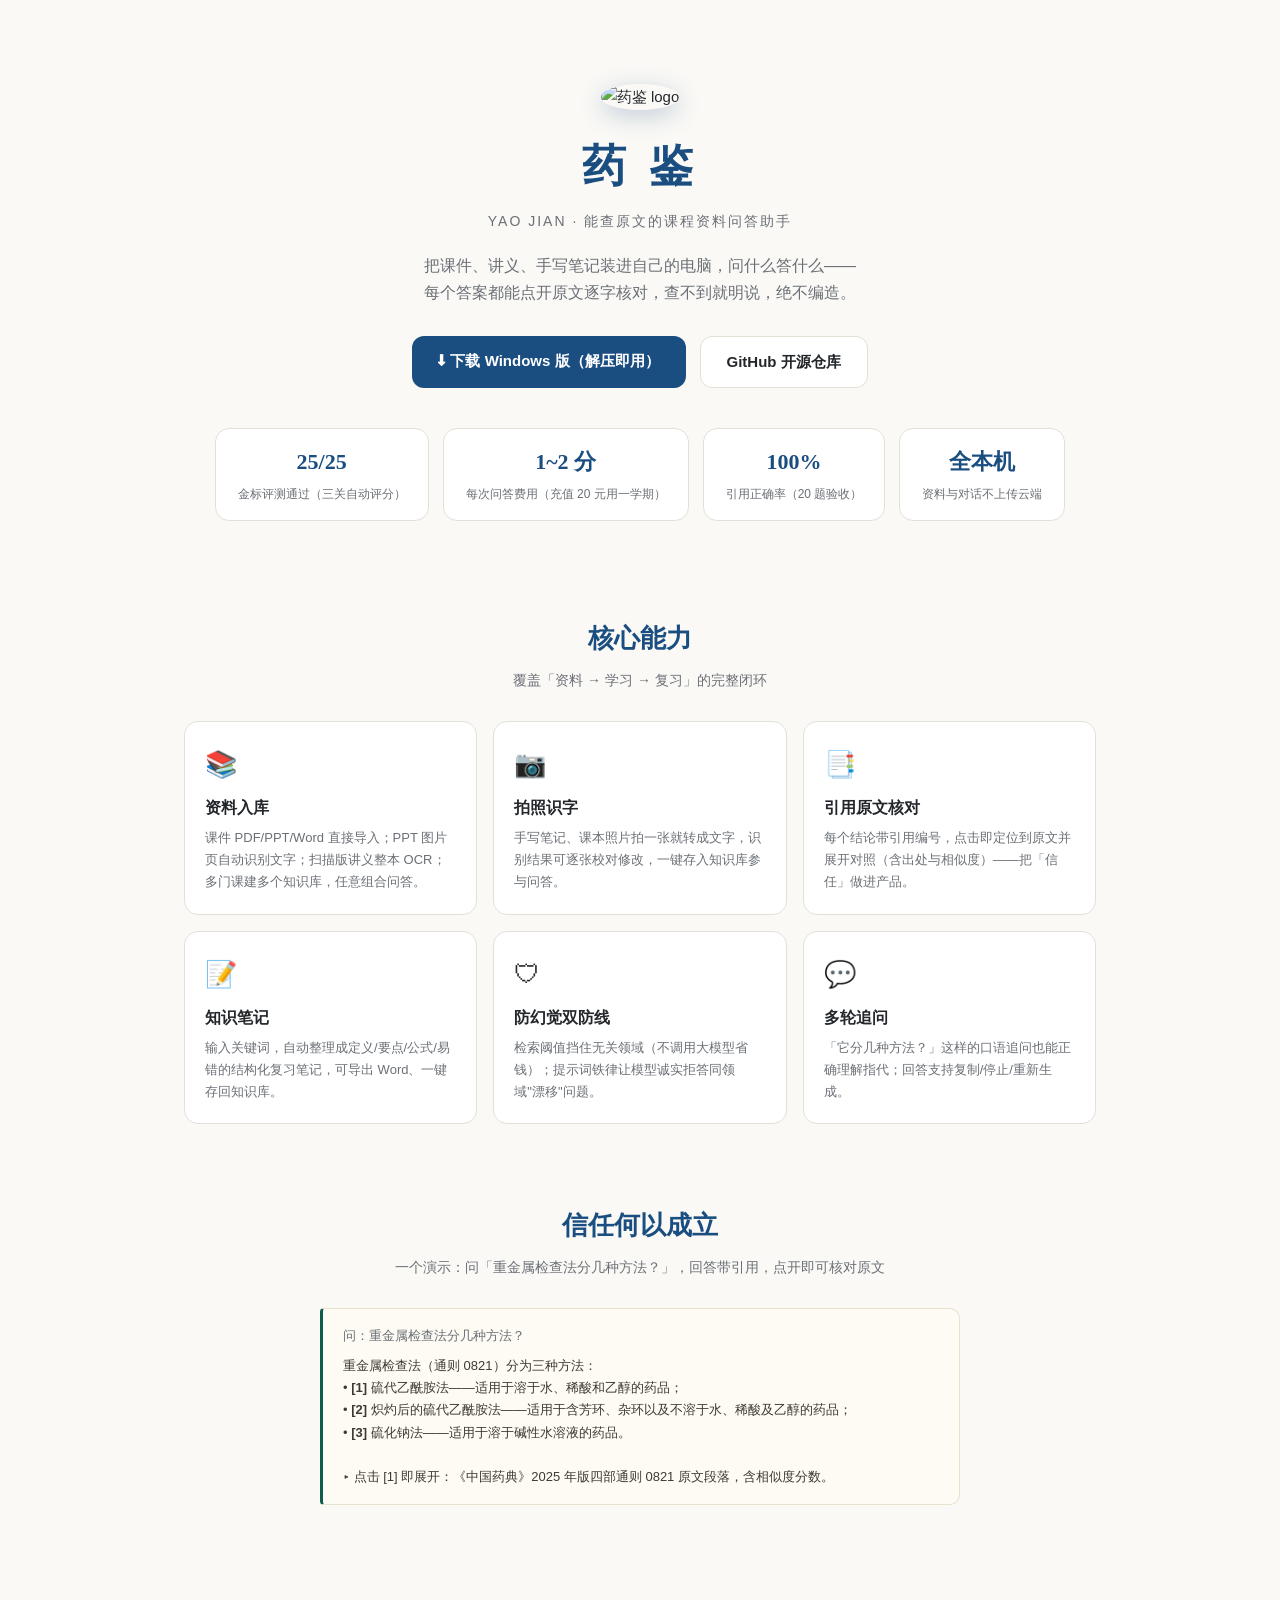
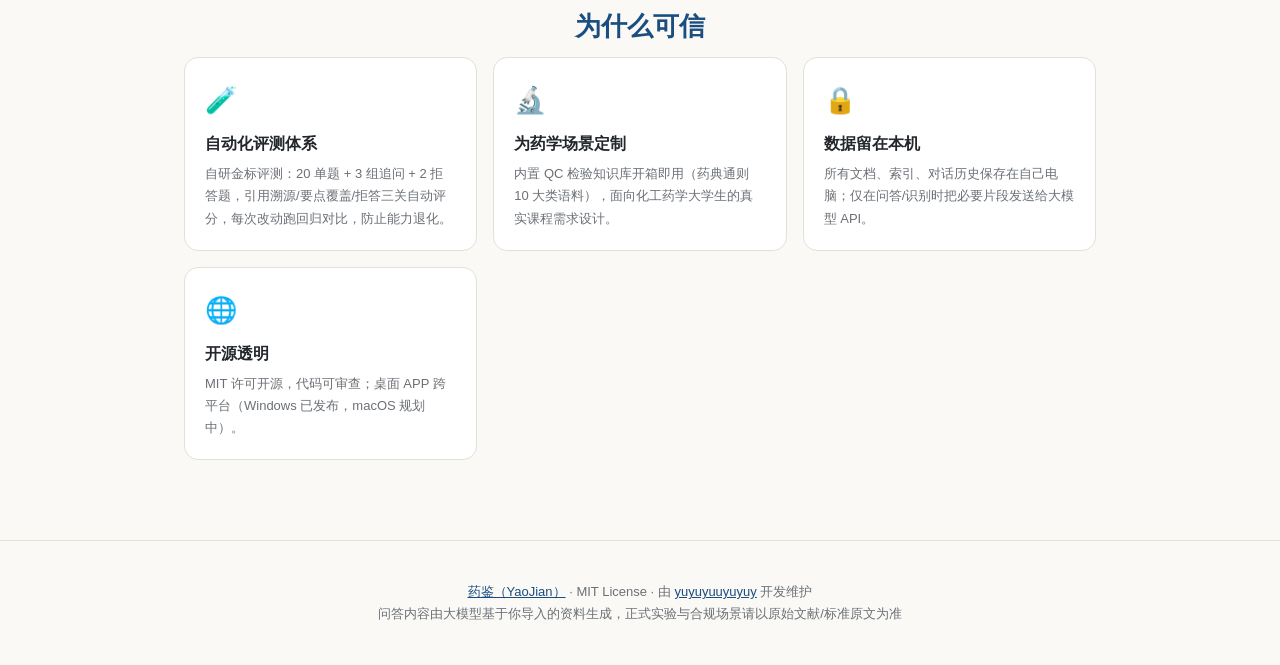
==== docs/index.html @ 7f19f720 "产品化：现代学术风 UI + 药鉴 logo 图标 + 意见反馈入口 + 落地页 + 一页纸与用户测试计划 Co-Authored-By: Claude Code <noreply@anthropic" ====
<!DOCTYPE html>
<html lang="zh-CN">
<head>
<meta charset="utf-8">
<meta name="viewport" content="width=device-width, initial-scale=1">
<title>药鉴（YaoJian）——能查原文的课程资料问答助手</title>
<link rel="icon" href="frontend/assets/favicon.png">
<style>
:root {
  --primary: #1a4d80; --accent: #0f5c4a; --bg: #faf9f6; --card: #fff;
  --border: #e3e0d8; --text: #23272b; --text-2: #6b7076;
  --serif: Georgia, "Songti SC", "STSong", "SimSun", serif;
}
* { box-sizing: border-box; margin: 0; padding: 0; }
body {
  font-family: "Segoe UI", "Microsoft YaHei", "PingFang SC", sans-serif;
  background: var(--bg); color: var(--text); line-height: 1.7; font-size: 15px;
}
.wrap { max-width: 960px; margin: 0 auto; padding: 0 24px; }
/* hero */
.hero { text-align: center; padding: 84px 24px 56px; }
.logo { width: 96px; height: 96px; border-radius: 50%; box-shadow: 0 6px 24px rgba(26,77,128,.25); }
h1 { font-family: var(--serif); font-size: 44px; letter-spacing: 6px; margin: 20px 0 6px; color: var(--primary); }
.hero .en { font-size: 14px; color: var(--text-2); letter-spacing: 2px; margin-bottom: 18px; }
.hero p { max-width: 640px; margin: 0 auto; color: var(--text-2); font-size: 16px; }
.cta { margin-top: 30px; display: flex; gap: 14px; justify-content: center; flex-wrap: wrap; }
.btn {
  display: inline-block; padding: 12px 26px; border-radius: 12px; text-decoration: none;
  font-size: 15px; font-weight: 600; transition: all .15s;
}
.btn-primary { background: var(--primary); color: #fff; }
.btn-primary:hover { background: #123c66; }
.btn-ghost { border: 1px solid var(--border); color: var(--text); background: var(--card); }
.btn-ghost:hover { border-color: var(--primary); color: var(--primary); }
/* 数据条 */
.stats { display: flex; gap: 14px; justify-content: center; flex-wrap: wrap; margin-top: 40px; }
.stat {
  background: var(--card); border: 1px solid var(--border); border-radius: 14px;
  padding: 14px 22px; text-align: center; min-width: 130px;
}
.stat b { display: block; font-size: 22px; color: var(--primary); font-family: var(--serif); }
.stat span { font-size: 12px; color: var(--text-2); }
/* 功能 */
.sec { padding: 40px 0; }
.sec h2 { font-family: var(--serif); text-align: center; font-size: 26px; color: var(--primary); margin-bottom: 8px; }
.sec .sub { text-align: center; color: var(--text-2); font-size: 14px; margin-bottom: 28px; }
.grid { display: grid; grid-template-columns: repeat(auto-fit, minmax(270px, 1fr)); gap: 16px; }
.card {
  background: var(--card); border: 1px solid var(--border); border-radius: 14px; padding: 20px;
}
.card h3 { font-size: 16px; margin-bottom: 6px; }
.card p { font-size: 13px; color: var(--text-2); }
.card .ic { font-size: 26px; display: block; margin-bottom: 8px; }
/* 引用示意 */
.quote {
  background: #fdfbf3; border: 1px solid #e8e1cc; border-left: 3px solid var(--accent);
  border-radius: 4px 10px 10px 4px; padding: 16px 20px; margin: 20px auto; max-width: 640px;
  font-size: 13px; color: #3d3a32;
}
.quote .q { color: var(--text-2); margin-bottom: 8px; }
/* footer */
footer { text-align: center; padding: 40px 24px; color: var(--text-2); font-size: 13px; border-top: 1px solid var(--border); margin-top: 40px; }
footer a { color: var(--primary); }
</style>
</head>
<body>

<div class="hero">
  <img class="logo" src="frontend/assets/logo.png" alt="药鉴 logo">
  <h1>药 鉴</h1>
  <div class="en">YAO JIAN · 能查原文的课程资料问答助手</div>
  <p>把课件、讲义、手写笔记装进自己的电脑，问什么答什么——<br>每个答案都能点开原文逐字核对，查不到就明说，绝不编造。</p>
  <div class="cta">
    <a class="btn btn-primary" href="https://github.com/yuyuyuuyuyuy/yaojian/releases/latest">⬇ 下载 Windows 版（解压即用）</a>
    <a class="btn btn-ghost" href="https://github.com/yuyuyuuyuyuy/yaojian">GitHub 开源仓库</a>
  </div>
  <div class="stats">
    <div class="stat"><b>25/25</b><span>金标评测通过（三关自动评分）</span></div>
    <div class="stat"><b>1~2 分</b><span>每次问答费用（充值 20 元用一学期）</span></div>
    <div class="stat"><b>100%</b><span>引用正确率（20 题验收）</span></div>
    <div class="stat"><b>全本机</b><span>资料与对话不上传云端</span></div>
  </div>
</div>

<div class="wrap">
  <div class="sec">
    <h2>核心能力</h2>
    <div class="sub">覆盖「资料 → 学习 → 复习」的完整闭环</div>
    <div class="grid">
      <div class="card"><span class="ic">📚</span><h3>资料入库</h3><p>课件 PDF/PPT/Word 直接导入；PPT 图片页自动识别文字；扫描版讲义整本 OCR；多门课建多个知识库，任意组合问答。</p></div>
      <div class="card"><span class="ic">📷</span><h3>拍照识字</h3><p>手写笔记、课本照片拍一张就转成文字，识别结果可逐张校对修改，一键存入知识库参与问答。</p></div>
      <div class="card"><span class="ic">📑</span><h3>引用原文核对</h3><p>每个结论带引用编号，点击即定位到原文并展开对照（含出处与相似度）——把「信任」做进产品。</p></div>
      <div class="card"><span class="ic">📝</span><h3>知识笔记</h3><p>输入关键词，自动整理成定义/要点/公式/易错的结构化复习笔记，可导出 Word、一键存回知识库。</p></div>
      <div class="card"><span class="ic">🛡</span><h3>防幻觉双防线</h3><p>检索阈值挡住无关领域（不调用大模型省钱）；提示词铁律让模型诚实拒答同领域"漂移"问题。</p></div>
      <div class="card"><span class="ic">💬</span><h3>多轮追问</h3><p>「它分几种方法？」这样的口语追问也能正确理解指代；回答支持复制/停止/重新生成。</p></div>
    </div>
  </div>

  <div class="sec">
    <h2>信任何以成立</h2>
    <div class="sub">一个演示：问「重金属检查法分几种方法？」，回答带引用，点开即可核对原文</div>
    <div class="quote">
      <div class="q">问：重金属检查法分几种方法？</div>
      重金属检查法（通则 0821）分为三种方法：<br>• <b>[1]</b> 硫代乙酰胺法——适用于溶于水、稀酸和乙醇的药品；<br>• <b>[2]</b> 炽灼后的硫代乙酰胺法——适用于含芳环、杂环以及不溶于水、稀酸及乙醇的药品；<br>• <b>[3]</b> 硫化钠法——适用于溶于碱性水溶液的药品。<br><br>▸ 点击 [1] 即展开：《中国药典》2025 年版四部通则 0821 原文段落，含相似度分数。
    </div>
  </div>

  <div class="sec">
    <h2>为什么可信</h2>
    <div class="grid">
      <div class="card"><span class="ic">🧪</span><h3>自动化评测体系</h3><p>自研金标评测：20 单题 + 3 组追问 + 2 拒答题，引用溯源/要点覆盖/拒答三关自动评分，每次改动跑回归对比，防止能力退化。</p></div>
      <div class="card"><span class="ic">🔬</span><h3>为药学场景定制</h3><p>内置 QC 检验知识库开箱即用（药典通则 10 大类语料），面向化工药学大学生的真实课程需求设计。</p></div>
      <div class="card"><span class="ic">🔒</span><h3>数据留在本机</h3><p>所有文档、索引、对话历史保存在自己电脑；仅在问答/识别时把必要片段发送给大模型 API。</p></div>
      <div class="card"><span class="ic">🌐</span><h3>开源透明</h3><p>MIT 许可开源，代码可审查；桌面 APP 跨平台（Windows 已发布，macOS 规划中）。</p></div>
    </div>
  </div>
</div>

<footer>
  <a href="https://github.com/yuyuyuuyuyuy/yaojian">药鉴（YaoJian）</a> · MIT License · 由 <a href="https://github.com/yuyuyuuyuyuy">yuyuyuuyuyuy</a> 开发维护<br>
  问答内容由大模型基于你导入的资料生成，正式实验与合规场景请以原始文献/标准原文为准
</footer>

</body>
</html>
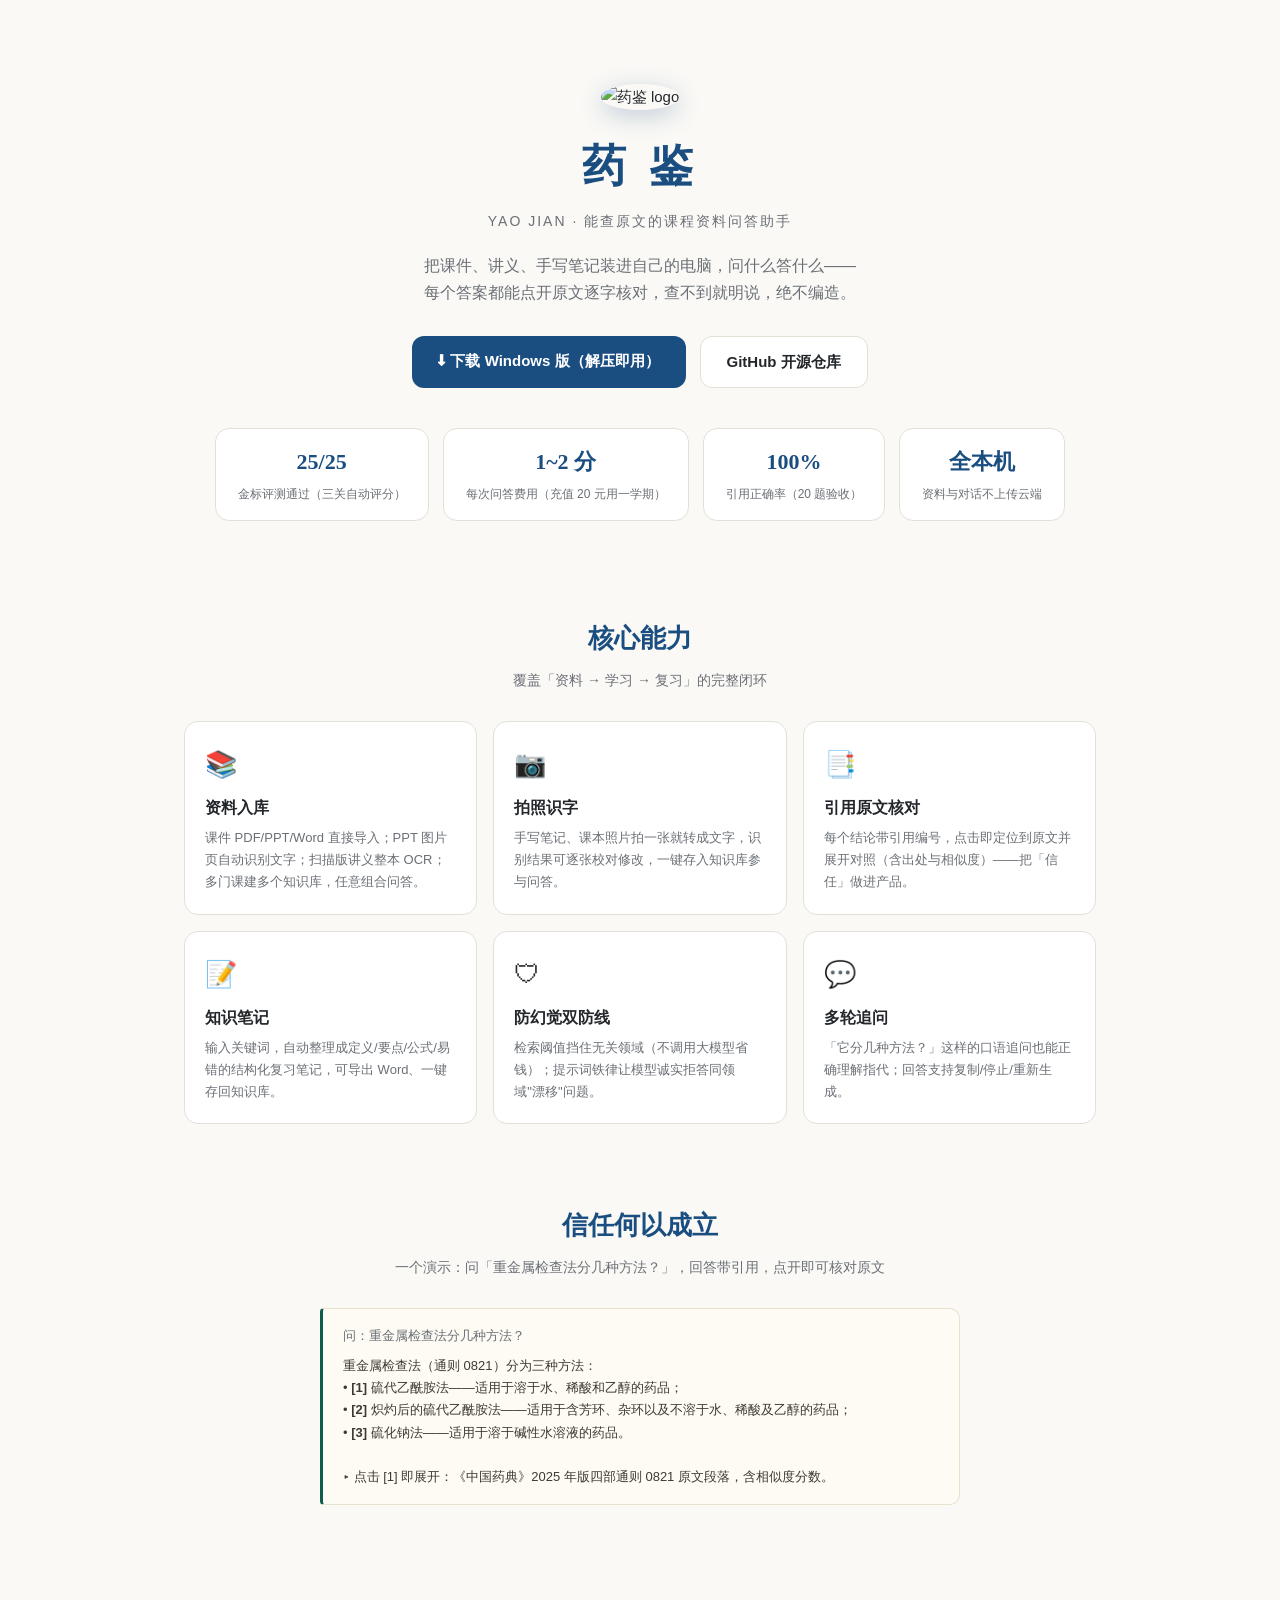
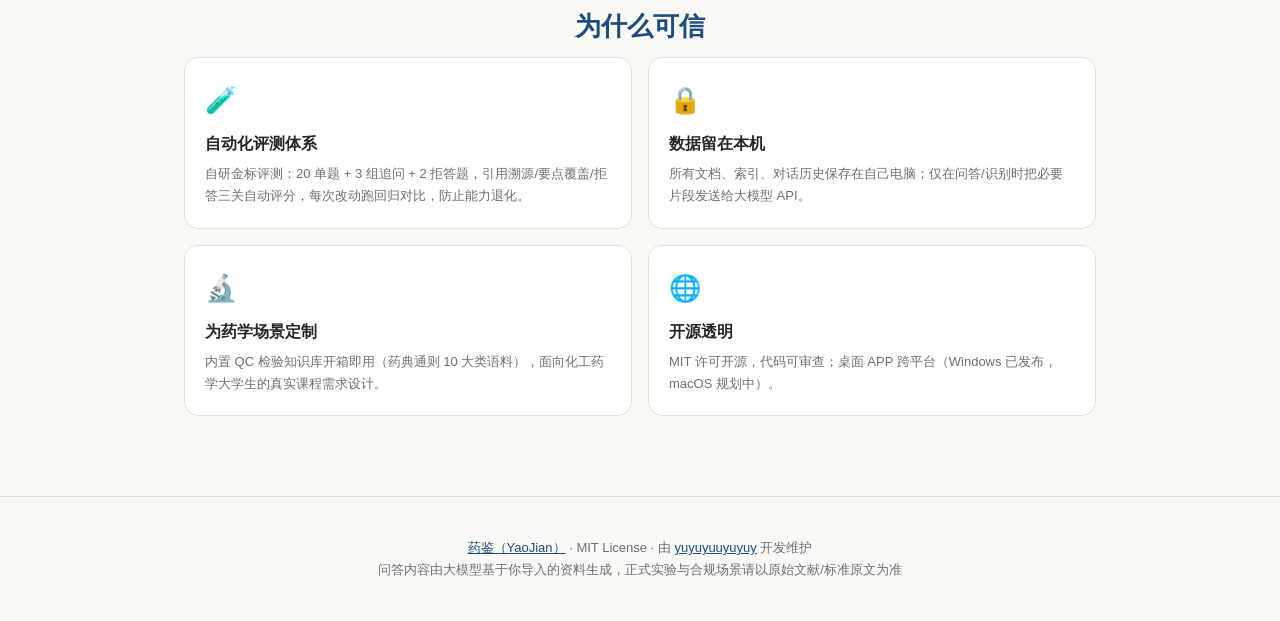
==== commit 4e6b0151: "落地页：'为什么可信'区块改为 2×2 对称网格（修复 3+1 孤卡） Co-Authored-By: Claude Code <noreply@anthropic.com>" ====
--- a/docs/index.html
+++ b/docs/index.html
@@ -45,6 +45,7 @@
 .sec h2 { font-family: var(--serif); text-align: center; font-size: 26px; color: var(--primary); margin-bottom: 8px; }
 .sec .sub { text-align: center; color: var(--text-2); font-size: 14px; margin-bottom: 28px; }
 .grid { display: grid; grid-template-columns: repeat(auto-fit, minmax(270px, 1fr)); gap: 16px; }
+.grid-2 { grid-template-columns: repeat(auto-fit, minmax(min(340px, 100%), 1fr)); }  /* 固定 2×2：桌面两列、手机一列 */
 .card {
   background: var(--card); border: 1px solid var(--border); border-radius: 14px; padding: 20px;
 }
@@ -107,10 +108,10 @@
 
   <div class="sec">
     <h2>为什么可信</h2>
-    <div class="grid">
+    <div class="grid grid-2">
       <div class="card"><span class="ic">🧪</span><h3>自动化评测体系</h3><p>自研金标评测：20 单题 + 3 组追问 + 2 拒答题，引用溯源/要点覆盖/拒答三关自动评分，每次改动跑回归对比，防止能力退化。</p></div>
+      <div class="card"><span class="ic">🔒</span><h3>数据留在本机</h3><p>所有文档、索引、对话历史保存在自己电脑；仅在问答/识别时把必要片段发送给大模型 API。</p></div>
       <div class="card"><span class="ic">🔬</span><h3>为药学场景定制</h3><p>内置 QC 检验知识库开箱即用（药典通则 10 大类语料），面向化工药学大学生的真实课程需求设计。</p></div>
-      <div class="card"><span class="ic">🔒</span><h3>数据留在本机</h3><p>所有文档、索引、对话历史保存在自己电脑；仅在问答/识别时把必要片段发送给大模型 API。</p></div>
       <div class="card"><span class="ic">🌐</span><h3>开源透明</h3><p>MIT 许可开源，代码可审查；桌面 APP 跨平台（Windows 已发布，macOS 规划中）。</p></div>
     </div>
   </div>
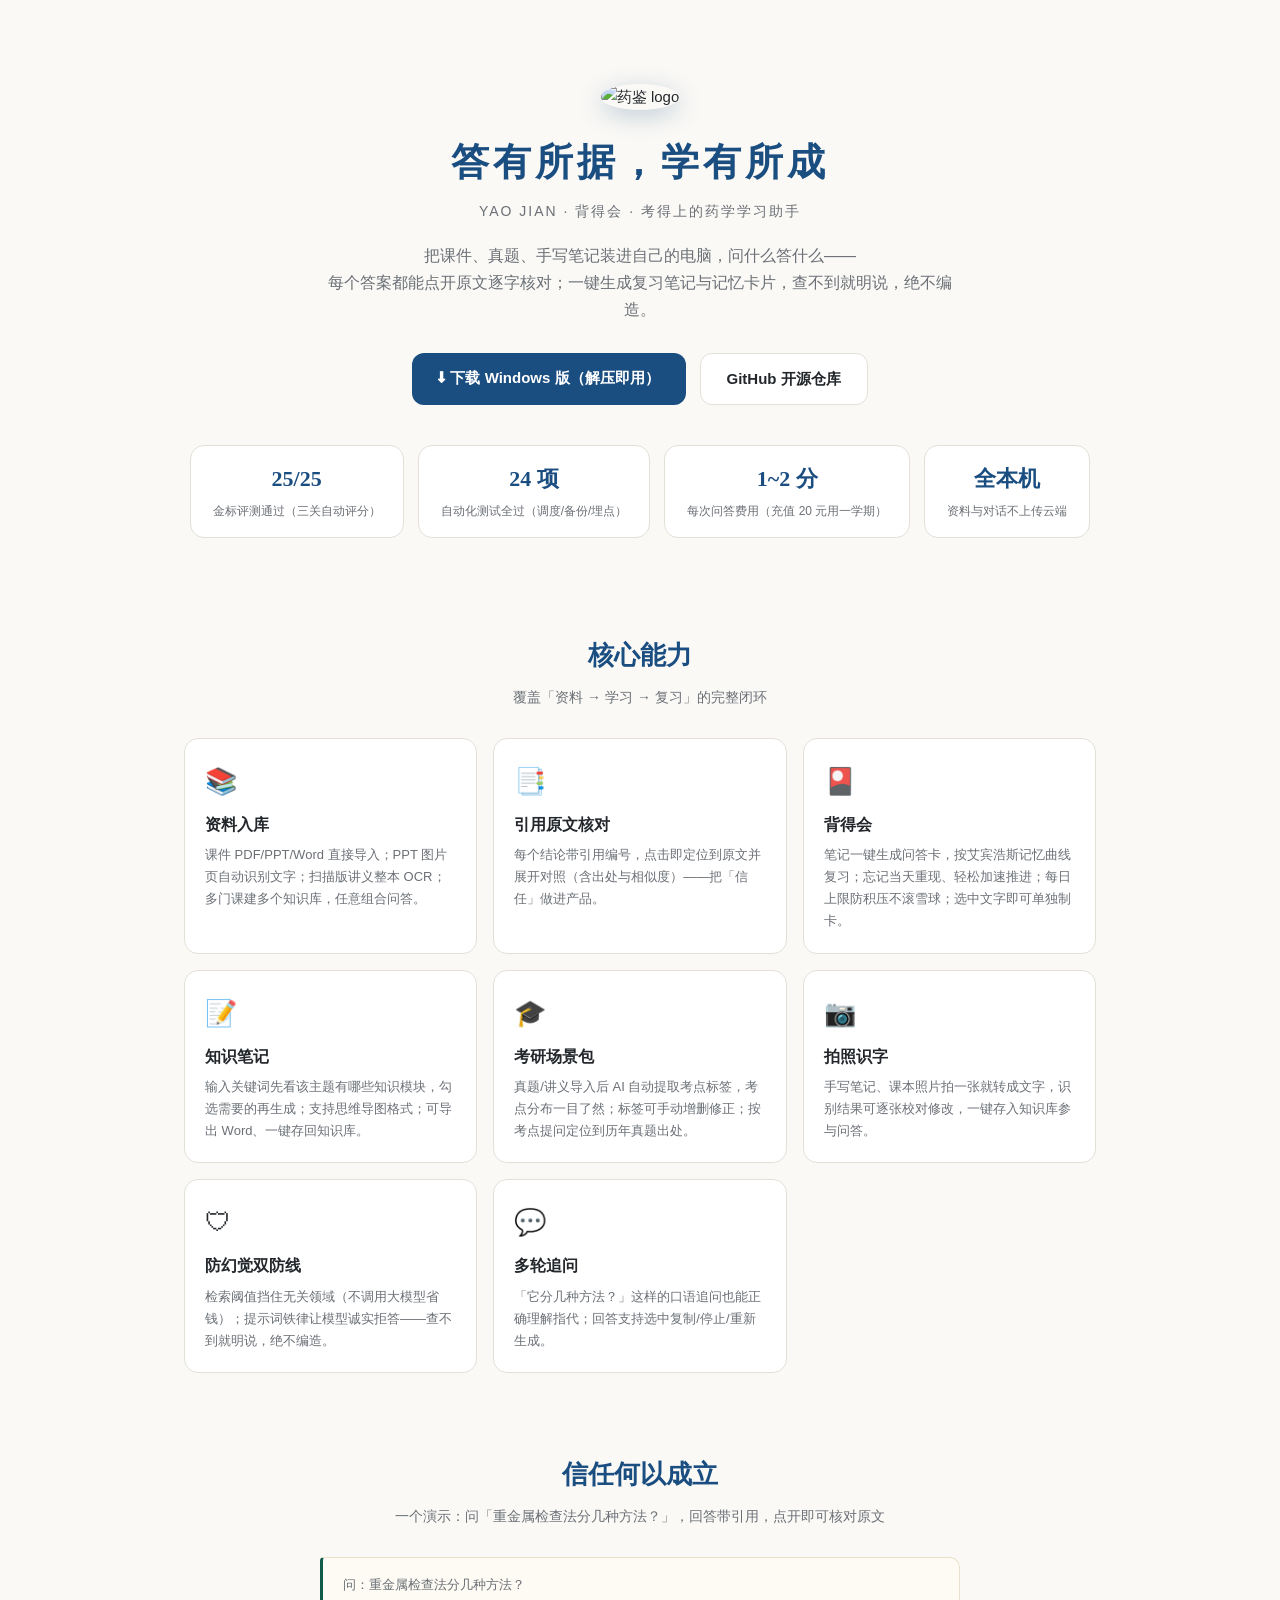
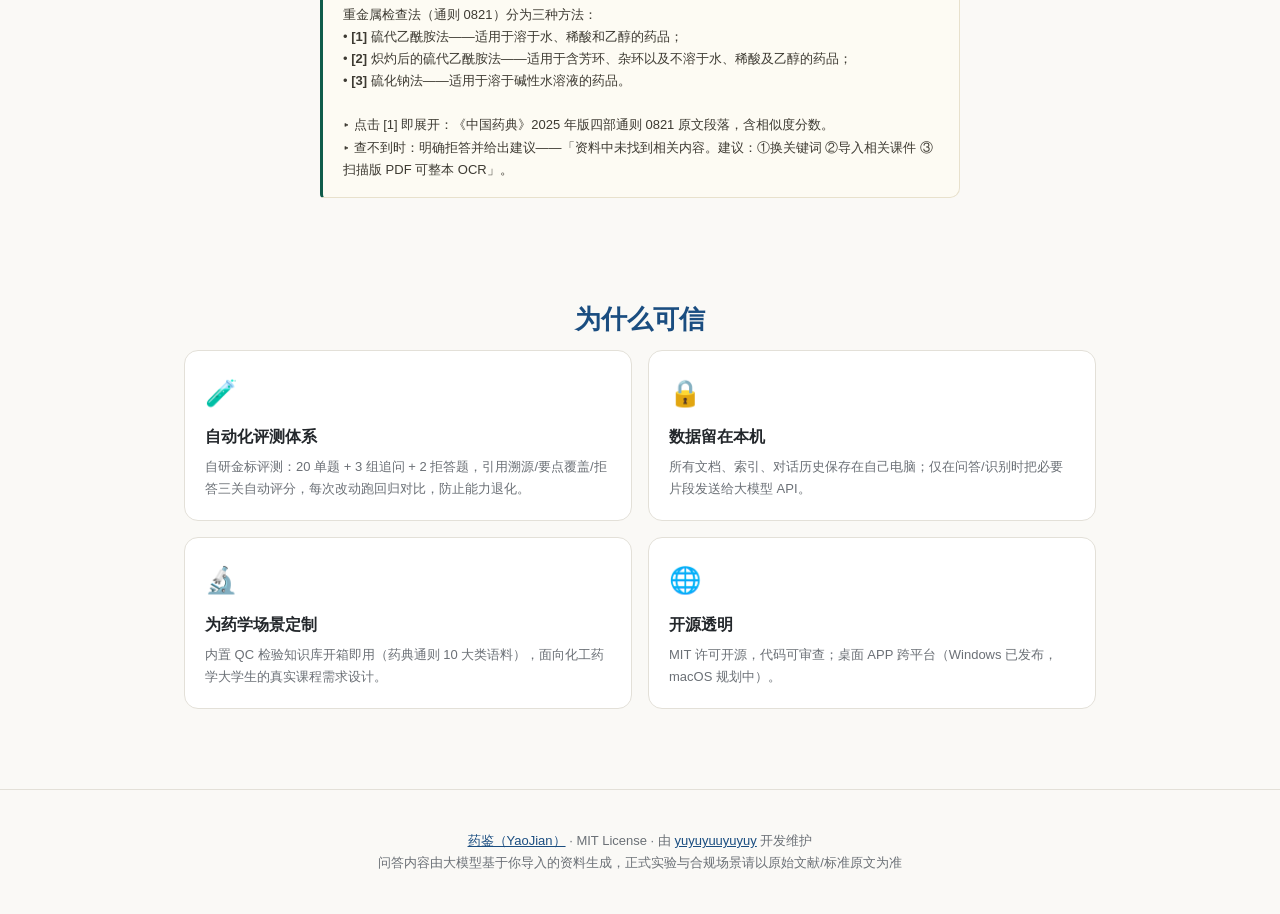
==== commit 39ca6222: "落地页更新：新标语「答有所据，学有所成」+8宫格（背得会/考研场景包）+数据条+拒答演示 Co-Authored-By: Claude Code <noreply@anthropic.com>" ====
--- a/docs/index.html
+++ b/docs/index.html
@@ -20,7 +20,7 @@
 /* hero */
 .hero { text-align: center; padding: 84px 24px 56px; }
 .logo { width: 96px; height: 96px; border-radius: 50%; box-shadow: 0 6px 24px rgba(26,77,128,.25); }
-h1 { font-family: var(--serif); font-size: 44px; letter-spacing: 6px; margin: 20px 0 6px; color: var(--primary); }
+h1 { font-family: var(--serif); font-size: 38px; letter-spacing: 4px; margin: 20px 0 6px; color: var(--primary); }
 .hero .en { font-size: 14px; color: var(--text-2); letter-spacing: 2px; margin-bottom: 18px; }
 .hero p { max-width: 640px; margin: 0 auto; color: var(--text-2); font-size: 16px; }
 .cta { margin-top: 30px; display: flex; gap: 14px; justify-content: center; flex-wrap: wrap; }
@@ -68,17 +68,17 @@
 
 <div class="hero">
   <img class="logo" src="frontend/assets/logo.png" alt="药鉴 logo">
-  <h1>药 鉴</h1>
-  <div class="en">YAO JIAN · 能查原文的课程资料问答助手</div>
-  <p>把课件、讲义、手写笔记装进自己的电脑，问什么答什么——<br>每个答案都能点开原文逐字核对，查不到就明说，绝不编造。</p>
+  <h1>答有所据，学有所成</h1>
+  <div class="en">YAO JIAN · 背得会 · 考得上的药学学习助手</div>
+  <p>把课件、真题、手写笔记装进自己的电脑，问什么答什么——<br>每个答案都能点开原文逐字核对；一键生成复习笔记与记忆卡片，查不到就明说，绝不编造。</p>
   <div class="cta">
     <a class="btn btn-primary" href="https://github.com/yuyuyuuyuyuy/yaojian/releases/latest">⬇ 下载 Windows 版（解压即用）</a>
     <a class="btn btn-ghost" href="https://github.com/yuyuyuuyuyuy/yaojian">GitHub 开源仓库</a>
   </div>
   <div class="stats">
     <div class="stat"><b>25/25</b><span>金标评测通过（三关自动评分）</span></div>
+    <div class="stat"><b>24 项</b><span>自动化测试全过（调度/备份/埋点）</span></div>
     <div class="stat"><b>1~2 分</b><span>每次问答费用（充值 20 元用一学期）</span></div>
-    <div class="stat"><b>100%</b><span>引用正确率（20 题验收）</span></div>
     <div class="stat"><b>全本机</b><span>资料与对话不上传云端</span></div>
   </div>
 </div>
@@ -89,11 +89,13 @@
     <div class="sub">覆盖「资料 → 学习 → 复习」的完整闭环</div>
     <div class="grid">
       <div class="card"><span class="ic">📚</span><h3>资料入库</h3><p>课件 PDF/PPT/Word 直接导入；PPT 图片页自动识别文字；扫描版讲义整本 OCR；多门课建多个知识库，任意组合问答。</p></div>
+      <div class="card"><span class="ic">📑</span><h3>引用原文核对</h3><p>每个结论带引用编号，点击即定位到原文并展开对照（含出处与相似度）——把「信任」做进产品。</p></div>
+      <div class="card"><span class="ic">🎴</span><h3>背得会</h3><p>笔记一键生成问答卡，按艾宾浩斯记忆曲线复习；忘记当天重现、轻松加速推进；每日上限防积压不滚雪球；选中文字即可单独制卡。</p></div>
+      <div class="card"><span class="ic">📝</span><h3>知识笔记</h3><p>输入关键词先看该主题有哪些知识模块，勾选需要的再生成；支持思维导图格式；可导出 Word、一键存回知识库。</p></div>
+      <div class="card"><span class="ic">🎓</span><h3>考研场景包</h3><p>真题/讲义导入后 AI 自动提取考点标签，考点分布一目了然；标签可手动增删修正；按考点提问定位到历年真题出处。</p></div>
       <div class="card"><span class="ic">📷</span><h3>拍照识字</h3><p>手写笔记、课本照片拍一张就转成文字，识别结果可逐张校对修改，一键存入知识库参与问答。</p></div>
-      <div class="card"><span class="ic">📑</span><h3>引用原文核对</h3><p>每个结论带引用编号，点击即定位到原文并展开对照（含出处与相似度）——把「信任」做进产品。</p></div>
-      <div class="card"><span class="ic">📝</span><h3>知识笔记</h3><p>输入关键词，自动整理成定义/要点/公式/易错的结构化复习笔记，可导出 Word、一键存回知识库。</p></div>
-      <div class="card"><span class="ic">🛡</span><h3>防幻觉双防线</h3><p>检索阈值挡住无关领域（不调用大模型省钱）；提示词铁律让模型诚实拒答同领域"漂移"问题。</p></div>
-      <div class="card"><span class="ic">💬</span><h3>多轮追问</h3><p>「它分几种方法？」这样的口语追问也能正确理解指代；回答支持复制/停止/重新生成。</p></div>
+      <div class="card"><span class="ic">🛡</span><h3>防幻觉双防线</h3><p>检索阈值挡住无关领域（不调用大模型省钱）；提示词铁律让模型诚实拒答——查不到就明说，绝不编造。</p></div>
+      <div class="card"><span class="ic">💬</span><h3>多轮追问</h3><p>「它分几种方法？」这样的口语追问也能正确理解指代；回答支持选中复制/停止/重新生成。</p></div>
     </div>
   </div>
 
@@ -102,7 +104,7 @@
     <div class="sub">一个演示：问「重金属检查法分几种方法？」，回答带引用，点开即可核对原文</div>
     <div class="quote">
       <div class="q">问：重金属检查法分几种方法？</div>
-      重金属检查法（通则 0821）分为三种方法：<br>• <b>[1]</b> 硫代乙酰胺法——适用于溶于水、稀酸和乙醇的药品；<br>• <b>[2]</b> 炽灼后的硫代乙酰胺法——适用于含芳环、杂环以及不溶于水、稀酸及乙醇的药品；<br>• <b>[3]</b> 硫化钠法——适用于溶于碱性水溶液的药品。<br><br>▸ 点击 [1] 即展开：《中国药典》2025 年版四部通则 0821 原文段落，含相似度分数。
+      重金属检查法（通则 0821）分为三种方法：<br>• <b>[1]</b> 硫代乙酰胺法——适用于溶于水、稀酸和乙醇的药品；<br>• <b>[2]</b> 炽灼后的硫代乙酰胺法——适用于含芳环、杂环以及不溶于水、稀酸及乙醇的药品；<br>• <b>[3]</b> 硫化钠法——适用于溶于碱性水溶液的药品。<br><br>▸ 点击 [1] 即展开：《中国药典》2025 年版四部通则 0821 原文段落，含相似度分数。<br>▸ 查不到时：明确拒答并给出建议——「资料中未找到相关内容。建议：①换关键词 ②导入相关课件 ③扫描版 PDF 可整本 OCR」。
     </div>
   </div>
 
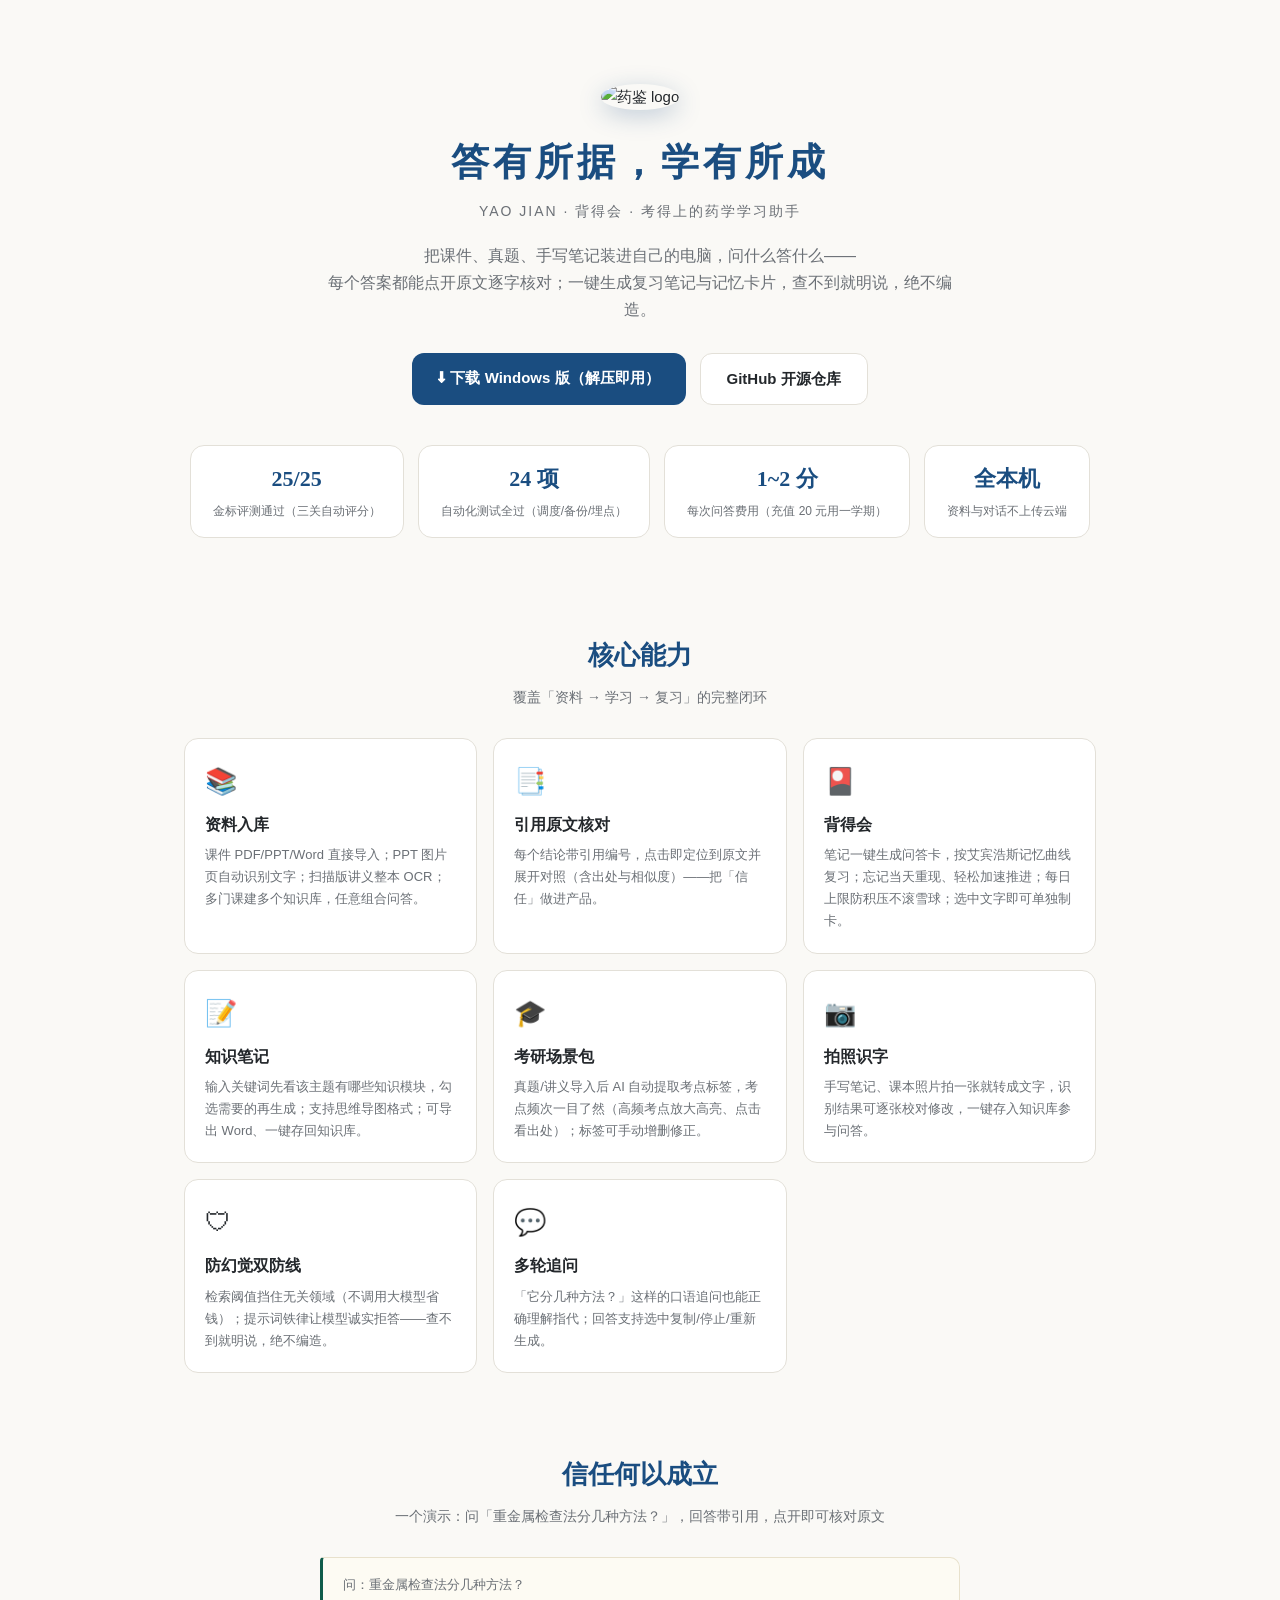
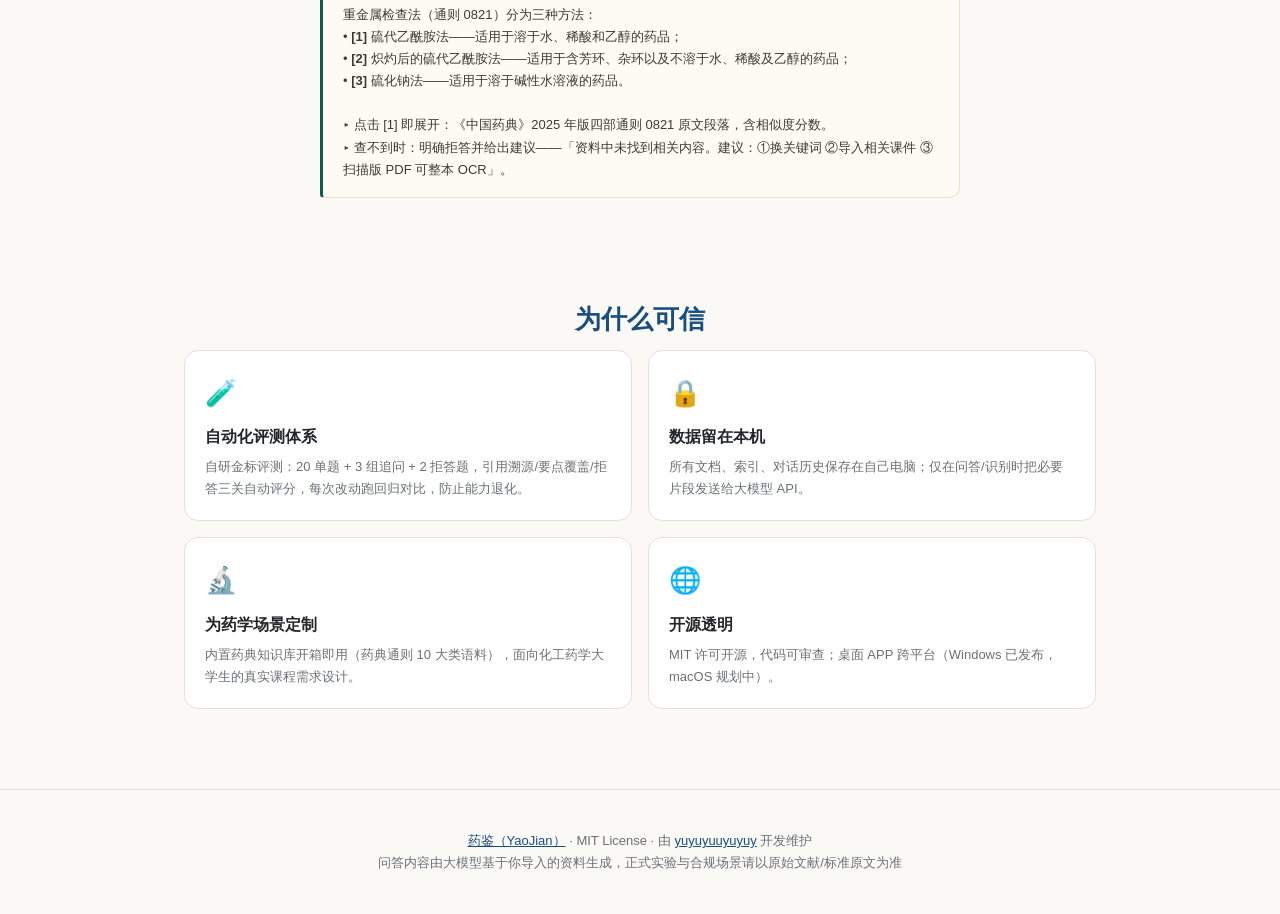
==== commit 54d97f03: "落地页：内置库改名药典知识库+考研场景包考点频次描述 - 内置药典知识库（与 v0.4.2 产品一致） - 考研卡片补考点频次统计描述、移除过度描述  Co-Authored-By: Claude C" ====
--- a/docs/index.html
+++ b/docs/index.html
@@ -92,7 +92,7 @@
       <div class="card"><span class="ic">📑</span><h3>引用原文核对</h3><p>每个结论带引用编号，点击即定位到原文并展开对照（含出处与相似度）——把「信任」做进产品。</p></div>
       <div class="card"><span class="ic">🎴</span><h3>背得会</h3><p>笔记一键生成问答卡，按艾宾浩斯记忆曲线复习；忘记当天重现、轻松加速推进；每日上限防积压不滚雪球；选中文字即可单独制卡。</p></div>
       <div class="card"><span class="ic">📝</span><h3>知识笔记</h3><p>输入关键词先看该主题有哪些知识模块，勾选需要的再生成；支持思维导图格式；可导出 Word、一键存回知识库。</p></div>
-      <div class="card"><span class="ic">🎓</span><h3>考研场景包</h3><p>真题/讲义导入后 AI 自动提取考点标签，考点分布一目了然；标签可手动增删修正；按考点提问定位到历年真题出处。</p></div>
+      <div class="card"><span class="ic">🎓</span><h3>考研场景包</h3><p>真题/讲义导入后 AI 自动提取考点标签，考点频次一目了然（高频考点放大高亮、点击看出处）；标签可手动增删修正。</p></div>
       <div class="card"><span class="ic">📷</span><h3>拍照识字</h3><p>手写笔记、课本照片拍一张就转成文字，识别结果可逐张校对修改，一键存入知识库参与问答。</p></div>
       <div class="card"><span class="ic">🛡</span><h3>防幻觉双防线</h3><p>检索阈值挡住无关领域（不调用大模型省钱）；提示词铁律让模型诚实拒答——查不到就明说，绝不编造。</p></div>
       <div class="card"><span class="ic">💬</span><h3>多轮追问</h3><p>「它分几种方法？」这样的口语追问也能正确理解指代；回答支持选中复制/停止/重新生成。</p></div>
@@ -113,7 +113,7 @@
     <div class="grid grid-2">
       <div class="card"><span class="ic">🧪</span><h3>自动化评测体系</h3><p>自研金标评测：20 单题 + 3 组追问 + 2 拒答题，引用溯源/要点覆盖/拒答三关自动评分，每次改动跑回归对比，防止能力退化。</p></div>
       <div class="card"><span class="ic">🔒</span><h3>数据留在本机</h3><p>所有文档、索引、对话历史保存在自己电脑；仅在问答/识别时把必要片段发送给大模型 API。</p></div>
-      <div class="card"><span class="ic">🔬</span><h3>为药学场景定制</h3><p>内置 QC 检验知识库开箱即用（药典通则 10 大类语料），面向化工药学大学生的真实课程需求设计。</p></div>
+      <div class="card"><span class="ic">🔬</span><h3>为药学场景定制</h3><p>内置药典知识库开箱即用（药典通则 10 大类语料），面向化工药学大学生的真实课程需求设计。</p></div>
       <div class="card"><span class="ic">🌐</span><h3>开源透明</h3><p>MIT 许可开源，代码可审查；桌面 APP 跨平台（Windows 已发布，macOS 规划中）。</p></div>
     </div>
   </div>
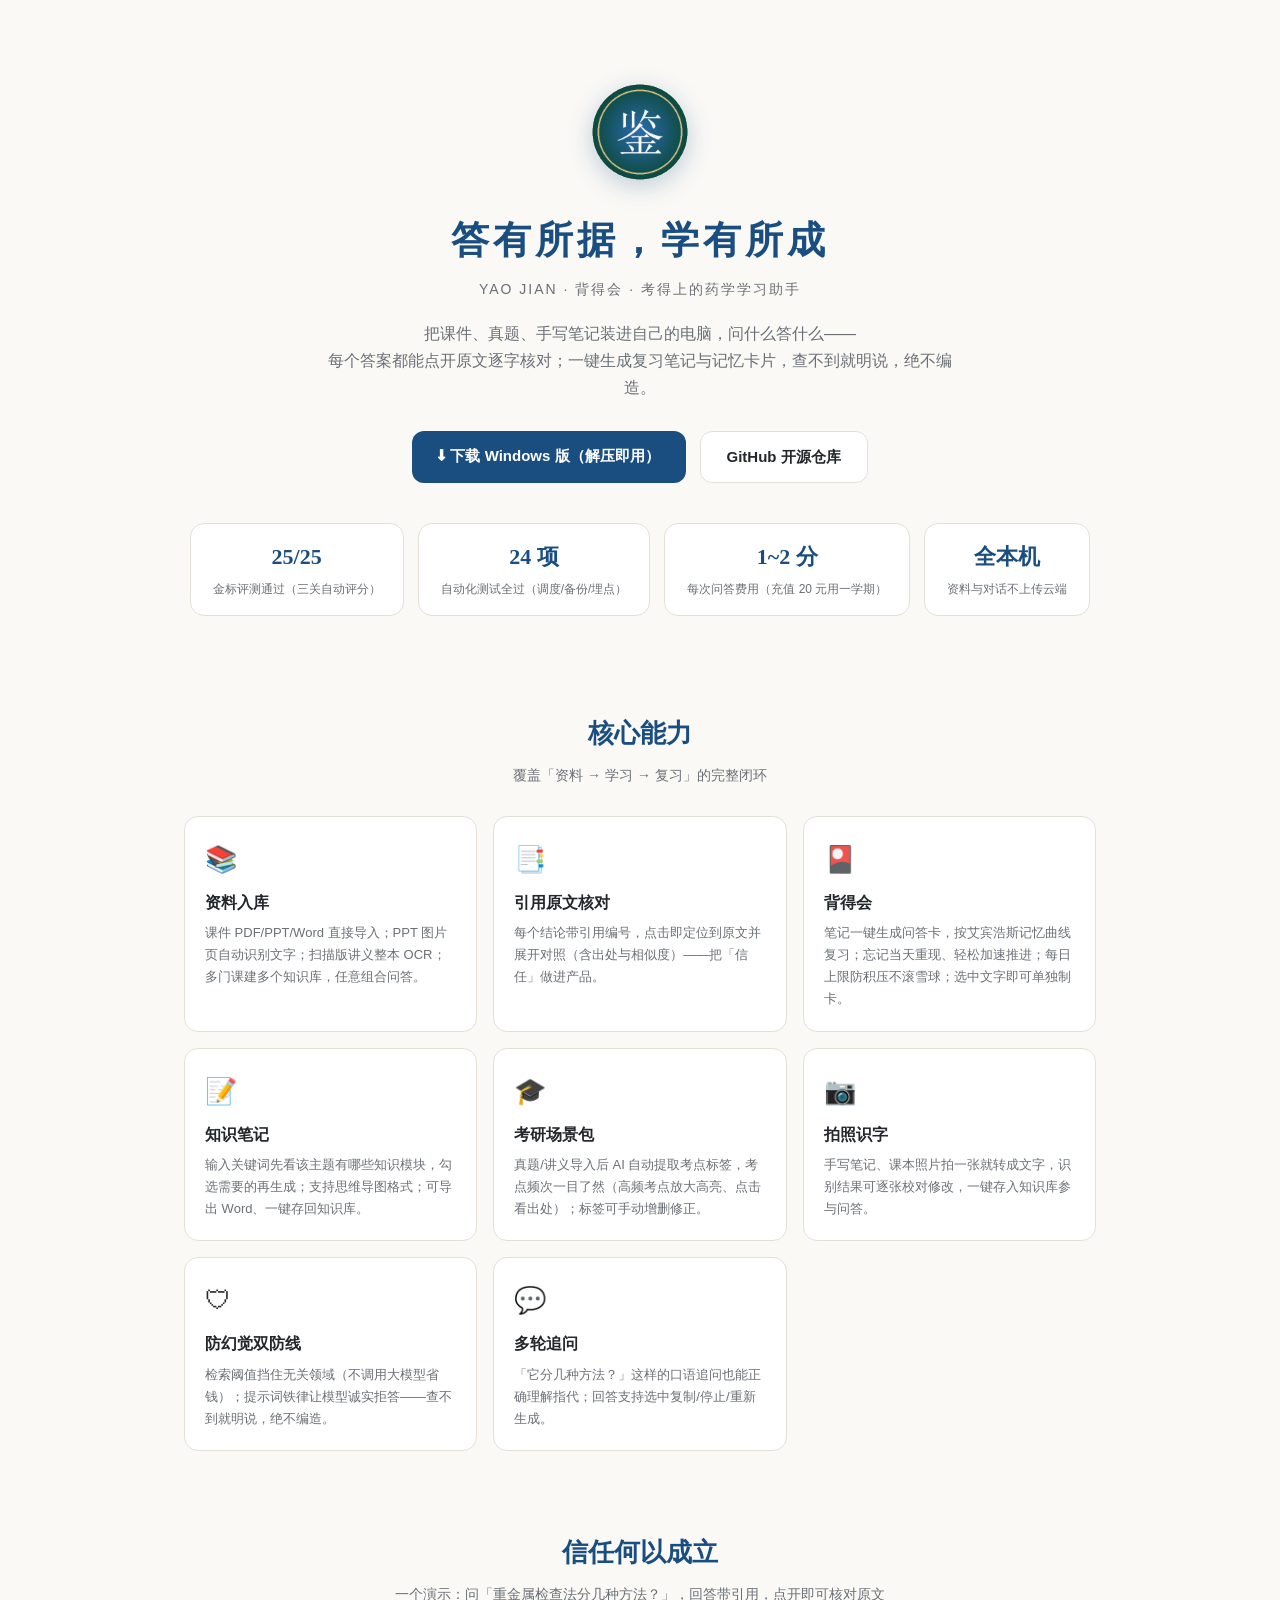
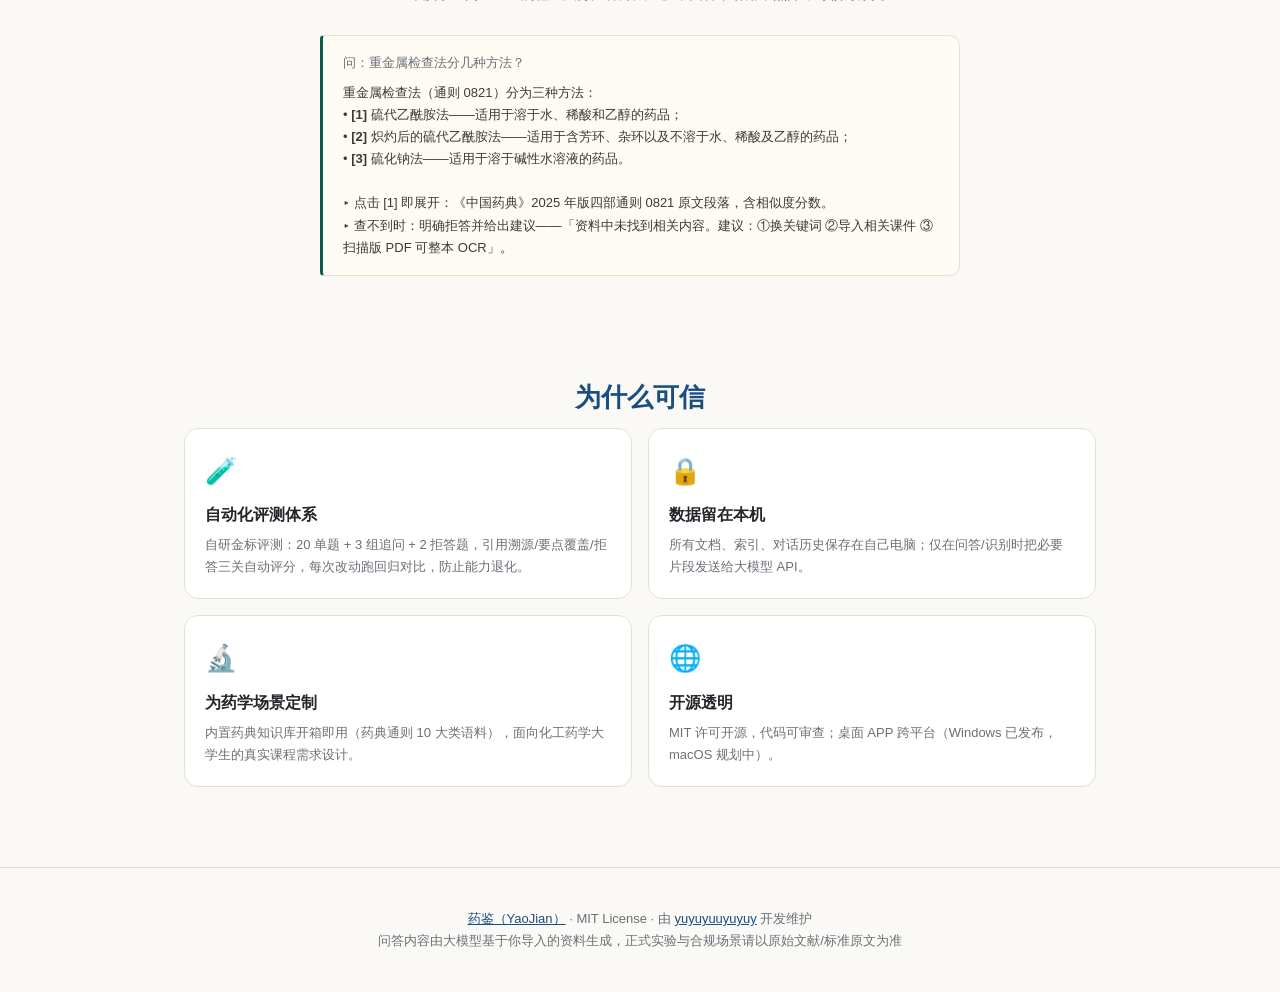
==== commit 7e3d6e2d: "落地页接入不蒜子静默访问统计（不显示计数，仅可查询） Co-Authored-By: Claude Code <noreply@anthropic.com>" ====
--- a/docs/index.html
+++ b/docs/index.html
@@ -124,5 +124,7 @@
   问答内容由大模型基于你导入的资料生成，正式实验与合规场景请以原始文献/标准原文为准
 </footer>
 
+<!-- 不蒜子静默统计：只计数不显示（决策66） -->
+<script async src="https://busuanzi.ibruce.info/busuanzi/2.3/busuanzi.pure.mini.js"></script>
 </body>
 </html>
